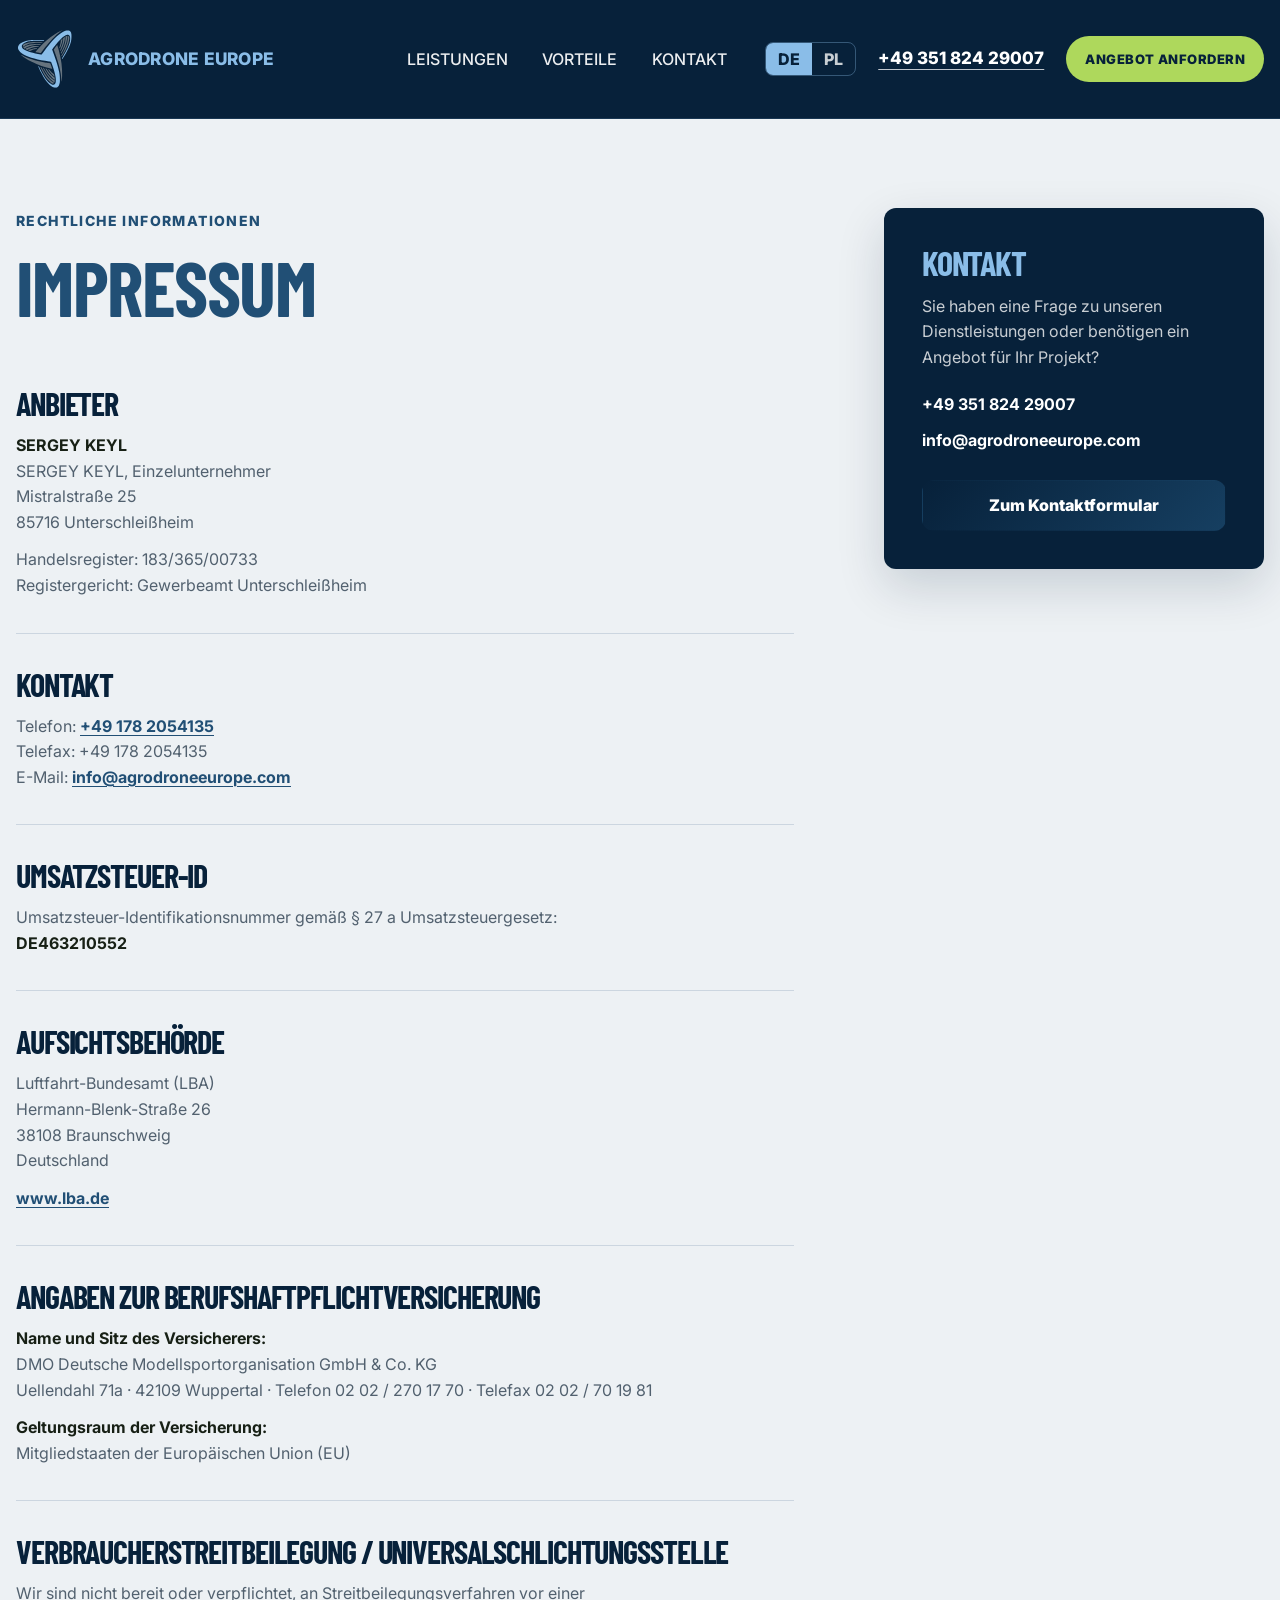
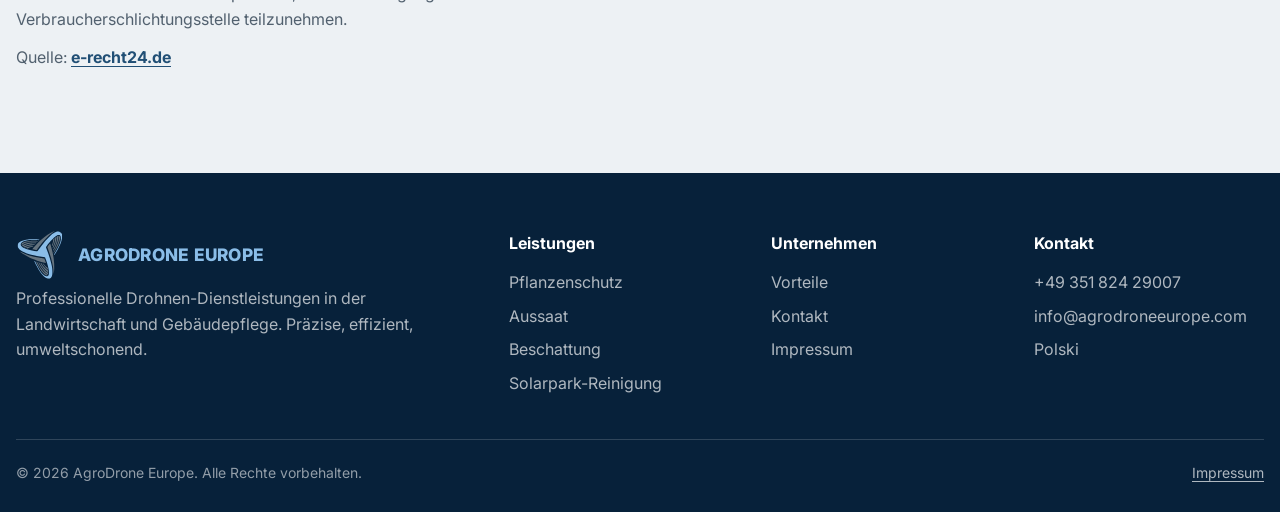
==== impressum/index.html @ f83bb073 "Add German Impressum page" ====
<!doctype html>
<html lang="de">
  <head>
    <meta charset="utf-8" />
    <meta name="viewport" content="width=device-width, initial-scale=1" />
    <title>Impressum | AgroDrone Europe</title>
    <meta
      name="description"
      content="Impressum und rechtliche Anbieterinformationen von AgroDrone Europe."
    />
    <meta name="robots" content="index,follow" />
    <link rel="canonical" href="https://agrodroneeurope.com/impressum/" />
    <link rel="alternate" hreflang="de" href="https://agrodroneeurope.com/impressum/" />
    <link rel="alternate" hreflang="x-default" href="https://agrodroneeurope.com/impressum/" />

    <meta property="og:title" content="Impressum | AgroDrone Europe" />
    <meta
      property="og:description"
      content="Impressum und rechtliche Anbieterinformationen von AgroDrone Europe."
    />
    <meta property="og:type" content="website" />
    <meta property="og:url" content="https://agrodroneeurope.com/impressum/" />

    <link rel="apple-touch-icon" sizes="180x180" href="/apple-touch-icon_de.png" />
    <link rel="icon" type="image/svg+xml" href="/favicon_de.svg" />
    <link rel="icon" type="image/png" sizes="32x32" href="/favicon-32x32_de.png" />
    <link rel="icon" type="image/png" sizes="16x16" href="/favicon-16x16_de.png" />
    <link rel="manifest" href="/site.webmanifest" />

    <link rel="preload" href="/assets/logo-mark-blue.svg" as="image" />
    <link rel="preconnect" href="https://fonts.googleapis.com" />
    <link rel="preconnect" href="https://fonts.gstatic.com" crossorigin />
    <link
      href="https://fonts.googleapis.com/css2?family=Barlow+Condensed:wght@600;700&family=Inter:wght@400;500;600;700;800&display=swap"
      rel="stylesheet"
    />
    <link rel="stylesheet" href="/style_de.css" />

    <style>
      .legal-page {
        padding: calc(var(--header) + clamp(48px, 7vw, 96px)) 0 clamp(72px, 8vw, 120px);
        background: #edf1f4;
      }

      .legal-page__inner {
        display: grid;
        grid-template-columns: minmax(0, 1fr) minmax(280px, 380px);
        gap: clamp(40px, 7vw, 100px);
        align-items: start;
      }

      .legal-page__content {
        min-width: 0;
      }

      .legal-page__eyebrow {
        display: inline-block;
        margin-bottom: 18px;
        color: #214f75;
        font-size: 14px;
        font-weight: 800;
        letter-spacing: 0.1em;
        text-transform: uppercase;
      }

      .legal-page h1 {
        max-width: 900px;
        margin: 0 0 clamp(42px, 5vw, 68px);
        color: #214f75;
        font-family: "Barlow Condensed", "Arial Narrow", sans-serif;
        font-size: clamp(54px, 6vw, 92px);
        font-weight: 700;
        line-height: 0.95;
        letter-spacing: -0.02em;
        text-transform: uppercase;
      }

      .legal-section {
        padding: 0 0 34px;
        margin: 0 0 34px;
        border-bottom: 1px solid rgba(33, 79, 117, 0.16);
      }

      .legal-section:last-child {
        padding-bottom: 0;
        margin-bottom: 0;
        border-bottom: 0;
      }

      .legal-section h2 {
        margin: 0 0 14px;
        color: #07213a;
        font-family: "Barlow Condensed", "Arial Narrow", sans-serif;
        font-size: clamp(28px, 2.5vw, 38px);
        font-weight: 700;
        line-height: 1;
        text-transform: uppercase;
      }

      .legal-section p {
        max-width: 820px;
        margin: 0 0 12px;
        color: #52616f;
        font-size: clamp(16px, 1.2vw, 18px);
      }

      .legal-section p:last-child {
        margin-bottom: 0;
      }

      .legal-section strong {
        color: #172015;
      }

      .legal-section a {
        color: #214f75;
        font-weight: 700;
        text-decoration: underline;
        text-decoration-thickness: 1px;
        text-underline-offset: 3px;
      }

      .legal-section a:hover,
      .legal-section a:focus-visible {
        color: #07213a;
      }

      .legal-card {
        position: sticky;
        top: calc(var(--header) + 32px);
        padding: clamp(26px, 3vw, 38px);
        color: #fff;
        background: #07213a;
        border-radius: 12px;
        box-shadow: 0 18px 48px rgba(7, 33, 58, 0.16);
      }

      .legal-card h2 {
        margin: 0 0 14px;
        color: #8abde8;
        font-family: "Barlow Condensed", "Arial Narrow", sans-serif;
        font-size: 34px;
        line-height: 1;
        text-transform: uppercase;
      }

      .legal-card p {
        margin: 0 0 22px;
        color: rgba(255, 255, 255, 0.78);
      }

      .legal-card a:not(.btn) {
        display: block;
        margin-top: 10px;
        color: #fff;
        font-weight: 700;
        overflow-wrap: anywhere;
      }

      .legal-card .btn {
        width: 100%;
        margin-top: 26px;
        text-align: center;
      }

      .footer-bottom {
        display: flex;
        flex-wrap: wrap;
        justify-content: space-between;
        gap: 10px 24px;
      }

      .footer-legal-link {
        text-decoration: underline;
        text-underline-offset: 3px;
      }

      @media (max-width: 960px) {
        .legal-page__inner {
          grid-template-columns: 1fr;
        }

        .legal-card {
          position: static;
          max-width: 640px;
        }
      }

      @media (max-width: 680px) {
        .legal-page {
          padding-top: calc(var(--header) + 38px);
        }

        .legal-page h1 {
          margin-bottom: 38px;
        }

        .legal-section {
          padding-bottom: 26px;
          margin-bottom: 26px;
        }
      }
    </style>
  </head>

  <body>
    <header class="site-header">
      <div class="container header-inner">
        <a class="logo" href="/" aria-label="AgroDrone Europe Startseite">
          <img
            class="logo-mark"
            src="/assets/logo-mark-blue.svg"
            alt=""
            width="58"
            height="58"
          />
          <span class="logo-name">AgroDrone Europe</span>
        </a>

        <nav class="desktop-nav" aria-label="Hauptnavigation">
          <a href="/#leistungen">Leistungen</a>
          <a href="/#vorteile">Vorteile</a>
          <a href="/#kontakt">Kontakt</a>
        </nav>

        <div class="header-actions">
          <div class="lang" aria-label="Sprachauswahl">
            <span class="active" aria-current="page">DE</span>
            <a href="/pl/" lang="pl">PL</a>
          </div>

          <a class="phone" href="tel:+4935182429007">+49 351 824 29007</a>
          <a class="btn btn-header" href="/#kontakt">Angebot anfordern</a>
        </div>

        <button
          class="menu-toggle"
          type="button"
          data-menu-toggle
          aria-expanded="false"
          aria-controls="mobile-nav"
        >
          <span class="menu-toggle-icon" aria-hidden="true"></span>
          <span class="sr-only">Menü</span>
        </button>
      </div>

      <nav
        id="mobile-nav"
        class="container mobile-nav"
        data-mobile-nav
        aria-label="Mobile Navigation"
      >
        <a href="/#leistungen">Leistungen</a>
        <a href="/#vorteile">Vorteile</a>
        <a href="/#kontakt">Kontakt</a>
        <a href="/pl/" lang="pl">Polski</a>
        <a class="mobile-phone" href="tel:+4935182429007">+49 351 824 29007</a>
      </nav>
    </header>

    <main class="legal-page">
      <div class="container legal-page__inner">
        <article class="legal-page__content">
          <span class="legal-page__eyebrow">Rechtliche Informationen</span>
          <h1>Impressum</h1>

          <section class="legal-section" aria-labelledby="anbieter-title">
            <h2 id="anbieter-title">Anbieter</h2>
            <p>
              <strong>SERGEY KEYL</strong><br />
              SERGEY KEYL, Einzelunternehmer<br />
              Mistralstraße 25<br />
              85716 Unterschleißheim
            </p>
            <p>
              Handelsregister: 183/365/00733<br />
              Registergericht: Gewerbeamt Unterschleißheim
            </p>
          </section>

          <section class="legal-section" aria-labelledby="kontakt-title">
            <h2 id="kontakt-title">Kontakt</h2>
            <p>
              Telefon: <a href="tel:+491782054135">+49 178 2054135</a><br />
              Telefax: +49 178 2054135<br />
              E-Mail:
              <a href="mailto:info@agrodroneeurope.com">info@agrodroneeurope.com</a>
            </p>
          </section>

          <section class="legal-section" aria-labelledby="ust-title">
            <h2 id="ust-title">Umsatzsteuer-ID</h2>
            <p>
              Umsatzsteuer-Identifikationsnummer gemäß § 27 a Umsatzsteuergesetz:<br />
              <strong>DE463210552</strong>
            </p>
          </section>

          <section class="legal-section" aria-labelledby="aufsicht-title">
            <h2 id="aufsicht-title">Aufsichtsbehörde</h2>
            <p>
              Luftfahrt-Bundesamt (LBA)<br />
              Hermann-Blenk-Straße 26<br />
              38108 Braunschweig<br />
              Deutschland
            </p>
            <p>
              <a href="https://www.lba.de" target="_blank" rel="noopener noreferrer">www.lba.de</a>
            </p>
          </section>

          <section class="legal-section" aria-labelledby="versicherung-title">
            <h2 id="versicherung-title">Angaben zur Berufshaftpflichtversicherung</h2>
            <p>
              <strong>Name und Sitz des Versicherers:</strong><br />
              DMO Deutsche Modellsportorganisation GmbH &amp; Co. KG<br />
              Uellendahl 71a · 42109 Wuppertal · Telefon 02 02 / 270 17 70 · Telefax 02 02 / 70 19 81
            </p>
            <p>
              <strong>Geltungsraum der Versicherung:</strong><br />
              Mitgliedstaaten der Europäischen Union (EU)
            </p>
          </section>

          <section class="legal-section" aria-labelledby="streit-title">
            <h2 id="streit-title">Verbraucherstreitbeilegung / Universalschlichtungsstelle</h2>
            <p>
              Wir sind nicht bereit oder verpflichtet, an Streitbeilegungsverfahren vor einer
              Verbraucherschlichtungsstelle teilzunehmen.
            </p>
            <p>
              Quelle:
              <a href="https://www.e-recht24.de" target="_blank" rel="noopener noreferrer">e-recht24.de</a>
            </p>
          </section>
        </article>

        <aside class="legal-card" aria-label="Kontakt AgroDrone Europe">
          <h2>Kontakt</h2>
          <p>
            Sie haben eine Frage zu unseren Dienstleistungen oder benötigen ein Angebot für Ihr Projekt?
          </p>
          <a href="tel:+4935182429007">+49 351 824 29007</a>
          <a href="mailto:info@agrodroneeurope.com">info@agrodroneeurope.com</a>
          <a class="btn btn-primary" href="/#kontakt">Zum Kontaktformular</a>
        </aside>
      </div>
    </main>

    <footer class="site-footer">
      <div class="container">
        <div class="footer-grid">
          <div>
            <a class="logo" href="/">
              <img
                src="/assets/logo-mark-blue.svg"
                alt="AgroDrone Europe"
                width="48"
                height="48"
              />
              <span class="logo-name">AgroDrone Europe</span>
            </a>
            <p>
              Professionelle Drohnen-Dienstleistungen in der Landwirtschaft und
              Gebäudepflege. Präzise, effizient, umweltschonend.
            </p>
          </div>

          <div>
            <h4>Leistungen</h4>
            <ul>
              <li><a href="/#leistungen">Pflanzenschutz</a></li>
              <li><a href="/#leistungen">Aussaat</a></li>
              <li><a href="/#leistungen">Beschattung</a></li>
              <li><a href="/#leistungen">Solarpark-Reinigung</a></li>
            </ul>
          </div>

          <div>
            <h4>Unternehmen</h4>
            <ul>
              <li><a href="/#vorteile">Vorteile</a></li>
              <li><a href="/#kontakt">Kontakt</a></li>
              <li><a href="/impressum/" aria-current="page">Impressum</a></li>
            </ul>
          </div>

          <div>
            <h4>Kontakt</h4>
            <ul>
              <li><a href="tel:+4935182429007">+49 351 824 29007</a></li>
              <li><a href="mailto:info@agrodroneeurope.com">info@agrodroneeurope.com</a></li>
              <li><a href="/pl/">Polski</a></li>
            </ul>
          </div>
        </div>

        <div class="footer-bottom">
          <span>© 2026 AgroDrone Europe. Alle Rechte vorbehalten.</span>
          <a class="footer-legal-link" href="/impressum/" aria-current="page">Impressum</a>
        </div>
      </div>
    </footer>

    <script src="/script.js" defer></script>
  </body>
</html>
---- style_de.css ----
:root {
  --bg: #f7f8f4;
  --surface: #fff;
  --surface-2: #eef3e7;
  --text: #172015;
  --muted: #5f6b5b;
  --navy: #07213a;
  --navy-rgb: 7, 33, 58;
  --blue: #8abde8;
  --primary: #07213a;
  --primary-2: #04182b;
  --accent: #aed85c;
  --border: #dfe7d8;
  --danger: #ef4444;
  --shadow: 0 18px 50px rgba(7, 33, 58, 0.14);
  --radius: 22px;
  --max: 1440px;
  --header: 118px;
}

* {
  box-sizing: border-box;
}

html {
  scroll-behavior: smooth;
}

body {
  margin: 0;
  font-family:
    Inter,
    ui-sans-serif,
    system-ui,
    -apple-system,
    BlinkMacSystemFont,
    "Segoe UI",
    sans-serif;
  color: var(--text);
  background: var(--bg);
  line-height: 1.6;
  overflow-x: hidden;
}

img,
video {
  display: block;
  max-width: 100%;
}

a {
  color: inherit;
  text-decoration: none;
}

button,
input,
select,
textarea {
  font: inherit;
}

.container {
  width: min(100% - 32px, var(--max));
  margin-inline: auto;
}

/* Header */

.site-header {
  position: fixed;
  inset: 0 0 auto;
  z-index: 50;
  background: var(--navy);
  border-bottom: 1px solid rgba(138, 189, 232, 0.14);
}

.header-inner {
  min-height: var(--header);
  display: flex;
  align-items: center;
  justify-content: space-between;
  gap: clamp(24px, 3vw, 56px);
}

.logo {
  display: inline-flex;
  flex: 0 0 auto;
  align-items: center;
  gap: 14px;
  min-width: 0;
}

.logo-mark {
  display: block;
  width: 58px;
  height: 58px;
  max-width: 100%;
  object-fit: contain;
  flex: 0 0 auto;
}

.logo-name {
  color: var(--blue);
  font-size: clamp(17px, 1.35vw, 24px);
  font-weight: 800;
  line-height: 1;
  letter-spacing: 0.015em;
  text-transform: uppercase;
  white-space: nowrap;
}

.desktop-nav,
.header-actions {
  display: flex;
  align-items: center;
}

.desktop-nav {
  gap: clamp(24px, 2.7vw, 48px);
  margin-left: auto;
}

.desktop-nav a {
  position: relative;
  color: rgba(255, 255, 255, 0.92);
  font-size: 16px;
  font-weight: 500;
  line-height: 1;
  text-transform: uppercase;
  transition: color 180ms ease;
}

.desktop-nav a::after {
  content: "";
  position: absolute;
  right: 0;
  bottom: -9px;
  left: 0;
  height: 1px;
  background: var(--blue);
  transform: scaleX(0);
  transform-origin: right;
  transition: transform 220ms ease;
}

.desktop-nav a:hover,
.desktop-nav a:focus-visible {
  color: var(--blue);
}

.desktop-nav a:hover::after,
.desktop-nav a:focus-visible::after {
  transform: scaleX(1);
  transform-origin: left;
}

.header-actions {
  gap: 22px;
}

.phone {
  color: #fff;
  font-size: 17px;
  font-weight: 800;
  line-height: 1;
  white-space: nowrap;
  text-decoration: underline;
  text-decoration-color: rgba(255, 255, 255, 0.75);
  text-decoration-thickness: 1px;
  text-underline-offset: 5px;
  transition: color 180ms ease;
}

.phone:hover,
.phone:focus-visible {
  color: var(--blue);
}

.lang {
  display: inline-flex;
  overflow: hidden;
  background: transparent;
  border: 1px solid rgba(138, 189, 232, 0.35);
  border-radius: 8px;
}

.lang a,
.lang span {
  padding: 8px 12px;
  color: rgba(255, 255, 255, 0.78);
  font-size: 16px;
  font-weight: 800;
  line-height: 1;
}

.lang .active {
  color: var(--navy);
  background: var(--blue);
}

.menu-toggle {
  display: none;
  position: relative;
  width: 48px;
  height: 48px;
  padding: 0;
  border: 1px solid rgba(138, 189, 232, 0.35);
  border-radius: 10px;
  background: transparent;
  color: #fff;
  cursor: pointer;
}

.menu-toggle-icon,
.menu-toggle-icon::before,
.menu-toggle-icon::after {
  position: absolute;
  left: 50%;
  width: 22px;
  height: 2px;
  background: currentColor;
  border-radius: 999px;
  transform: translateX(-50%);
  transition: transform 200ms ease, opacity 200ms ease;
}

.menu-toggle-icon {
  top: 50%;
  transform: translate(-50%, -50%);
}

.menu-toggle-icon::before,
.menu-toggle-icon::after {
  content: "";
}

.menu-toggle-icon::before {
  top: -7px;
}

.menu-toggle-icon::after {
  top: 7px;
}

.menu-toggle[aria-expanded="true"] .menu-toggle-icon {
  background: transparent;
}

.menu-toggle[aria-expanded="true"] .menu-toggle-icon::before {
  top: 0;
  transform: translateX(-50%) rotate(45deg);
}

.menu-toggle[aria-expanded="true"] .menu-toggle-icon::after {
  top: 0;
  transform: translateX(-50%) rotate(-45deg);
}

.mobile-nav {
  display: none;
  padding-block: 10px 22px;
  border-top: 1px solid rgba(138, 189, 232, 0.18);
}

.mobile-nav a {
  display: block;
  padding-block: 11px;
  color: rgba(255, 255, 255, 0.88);
  font-weight: 700;
}

.mobile-nav a:hover,
.mobile-nav a:focus-visible {
  color: var(--blue);
}

.mobile-phone {
  margin-top: 8px;
  color: var(--blue) !important;
  text-decoration: underline;
  text-underline-offset: 4px;
}

/* Buttons */

.btn {
  display: inline-flex;
  align-items: center;
  justify-content: center;
  gap: 10px;
  min-height: 46px;
  padding: 12px 20px;
  border: 1px solid transparent;
  border-radius: 12px;
  font-weight: 850;
  transition:
    transform 0.2s ease,
    opacity 0.2s ease,
    color 0.2s ease,
    background 0.2s ease;
}

.btn:hover {
  transform: translateY(-1px);
}

.btn-primary {
  color: #fff;
  background: linear-gradient(135deg, var(--primary), #163f61);
}

.btn-ghost {
  color: #fff;
  background: rgba(255, 255, 255, 0.12);
  border-color: rgba(255, 255, 255, 0.35);
}

.btn-header {
  min-height: 44px;
  padding-inline: 18px;
  color: var(--navy);
  background: var(--accent);
  border-radius: 999px;
  font-size: 13px;
  text-transform: uppercase;
  letter-spacing: 0.035em;
}

.btn-header:hover,
.btn-header:focus-visible {
  color: var(--navy);
  background: #bce66a;
}

/* Hero */

.hero {
  position: relative;
  min-height: 100svh;
  display: grid;
  place-items: center;
  overflow: hidden;
  padding:
    calc(var(--header) + clamp(70px, 8vh, 120px))
    0
    clamp(70px, 10vh, 120px);
  color: #fff;
  background: var(--navy);
}

.hero-media,
.hero-media video,
.hero-media img,
.hero-overlay {
  position: absolute;
  inset: 0;
  width: 100%;
  height: 100%;
}

.hero-media video,
.hero-media img {
  object-fit: cover;
  object-position: center;
}

.hero-overlay {
  background:
    linear-gradient(
      180deg,
      rgba(var(--navy-rgb), 0.05) 0%,
      rgba(var(--navy-rgb), 0.18) 34%,
      rgba(var(--navy-rgb), 0.72) 100%
    ),
    linear-gradient(
      90deg,
      rgba(var(--navy-rgb), 0.16),
      rgba(var(--navy-rgb), 0.08)
    );
}

.hero-content {
  position: relative;
  z-index: 1;
  width: min(100%, 1240px);
  max-width: none;
  margin-inline: auto;
  text-align: center;
}

.hero h1 {
  max-width: 1120px;
  margin: 0 auto;
  color: #fff;
  font-family:
    "Barlow Condensed",
    "Arial Narrow",
    sans-serif;
  font-size: clamp(52px, 6.1vw, 102px);
  font-weight: 700;
  line-height: 0.92;
  letter-spacing: -0.025em;
  text-transform: uppercase;
  text-wrap: balance;
}

.hero h1 span {
  display: block;
  color: #fff;
}

.hero-lead {
  max-width: 900px;
  margin: clamp(28px, 3.5vw, 46px) auto 0;
  color: rgba(255, 255, 255, 0.94);
  font-size: clamp(17px, 1.55vw, 25px);
  font-weight: 400;
  line-height: 1.45;
  letter-spacing: 0.015em;
  text-wrap: balance;
}

.hero-buttons {
  display: flex;
  flex-wrap: wrap;
  justify-content: center;
  gap: clamp(18px, 5vw, 96px);
  margin-top: clamp(34px, 4vw, 54px);
}

.hero-cta {
  min-width: min(100%, 346px);
  min-height: 66px;
  padding: 16px 34px;
  color: var(--navy);
  background: var(--accent);
  border: 0;
  border-radius: 999px;
  box-shadow: none;
  font-size: clamp(17px, 1.4vw, 23px);
  font-weight: 800;
  line-height: 1;
  letter-spacing: 0.035em;
  text-transform: uppercase;
}

.hero-cta:hover,
.hero-cta:focus-visible {
  color: var(--navy);
  background: #bce66a;
  transform: translateY(-2px);
}

.hero-cta:active {
  transform: translateY(0);
}

/* Typography and sections */

.eyebrow {
  display: inline-block;
  margin: 0 0 12px;
  color: var(--primary);
  text-transform: uppercase;
  letter-spacing: 0.12em;
  font-size: 13px;
  font-weight: 900;
}

h1,
h2,
h3,
p {
  margin-top: 0;
}

h1 {
  margin-bottom: 22px;
  font-size: clamp(42px, 7vw, 82px);
  line-height: 0.98;
  letter-spacing: -0.05em;
}

h1 span {
  display: block;
  color: var(--accent);
}

h2 {
  margin-bottom: 18px;
  font-size: clamp(32px, 4.5vw, 54px);
  line-height: 1.05;
  letter-spacing: -0.035em;
}

h3 {
  margin-bottom: 10px;
  font-size: 22px;
  line-height: 1.2;
}

.lead {
  max-width: 650px;
  color: rgba(255, 255, 255, 0.82);
  font-size: clamp(18px, 2vw, 22px);
}

.section {
  padding: 96px 0;
}

.section-muted {
  background: var(--surface-2);
}

.section-dark {
  color: #fff;
  background: var(--text);
}

.section-primary {
  color: #fff;
  background: var(--primary);
}

.section-head {
  max-width: 780px;
  margin: 0 auto 46px;
  text-align: center;
}

.section-head p {
  color: var(--muted);
  font-size: 18px;
}

.section-dark .section-head p,
.section-primary p {
  color: rgba(255, 255, 255, 0.76);
}

/* Grids and cards */

.grid {
  display: grid;
  gap: 24px;
}

.grid-2 {
  grid-template-columns: repeat(2, minmax(0, 1fr));
}

.grid-3 {
  grid-template-columns: repeat(3, minmax(0, 1fr));
}

.grid-4 {
  grid-template-columns: repeat(4, minmax(0, 1fr));
}

.card {
  overflow: hidden;
  background: var(--surface);
  border: 1px solid var(--border);
  border-radius: var(--radius);
  box-shadow: 0 4px 20px rgba(23, 32, 21, 0.04);
}

.service-card {
  transition:
    transform 0.25s ease,
    box-shadow 0.25s ease;
}

.service-card:hover {
  transform: translateY(-4px);
  box-shadow: var(--shadow);
}

.service-media {
  position: relative;
  height: 260px;
  overflow: hidden;
}

.service-media img {
  width: 100%;
  height: 100%;
  object-fit: cover;
  transition: transform 0.5s ease;
}

.service-card:hover .service-media img {
  transform: scale(1.04);
}

.service-media::after {
  content: "";
  position: absolute;
  inset: 0;
  background: linear-gradient(to top, rgba(0, 0, 0, 0.65), transparent);
}

.service-media h3 {
  position: absolute;
  right: 24px;
  bottom: 18px;
  left: 24px;
  z-index: 1;
  color: #fff;
  font-size: 28px;
}

.card-body {
  padding: 24px;
}

.tags {
  display: flex;
  flex-wrap: wrap;
  gap: 8px;
  margin-top: 16px;
}

.tag {
  display: inline-flex;
  padding: 6px 10px;
  color: var(--primary);
  background: var(--surface-2);
  border-radius: 999px;
  font-size: 12px;
  font-weight: 800;
}

.benefit {
  padding: 26px;
}

.icon {
  width: 48px;
  height: 48px;
  display: grid;
  place-items: center;
  margin-bottom: 18px;
  color: #fff;
  background: linear-gradient(135deg, var(--primary), #163f61);
  border-radius: 14px;
  font-size: 23px;
}

/* About */

.about-grid {
  display: grid;
  grid-template-columns: 1.08fr 0.92fr;
  gap: 48px;
  align-items: start;
}

.check-list {
  display: grid;
  grid-template-columns: repeat(2, minmax(0, 1fr));
  gap: 12px;
  margin-top: 28px;
}

.check-list span {
  display: flex;
  gap: 10px;
  align-items: flex-start;
}

.check-list span::before {
  content: "✓";
  color: var(--accent);
  font-weight: 900;
}

.stats-card {
  padding: 30px;
  background: rgba(255, 255, 255, 0.1);
  border: 1px solid rgba(255, 255, 255, 0.2);
  border-radius: var(--radius);
}

.stats-card strong {
  display: block;
  color: #fff;
  font-size: 46px;
  line-height: 1;
}

.stats-card span {
  color: rgba(255, 255, 255, 0.72);
}

.map-card {
  margin-top: 20px;
  overflow: hidden;
  background: rgba(255, 255, 255, 0.06);
  border: 1px solid rgba(255, 255, 255, 0.2);
  border-radius: var(--radius);
}

.problem {
  padding: 24px;
  background: rgba(255, 255, 255, 0.05);
  border: 1px solid rgba(255, 255, 255, 0.16);
  border-radius: var(--radius);
}

.problem .icon {
  color: #f87171;
  background: rgba(239, 68, 68, 0.16);
}

/* Contact */

.contact-grid {
  display: grid;
  grid-template-columns: 0.9fr 1.1fr;
  gap: 48px;
}

.contact-item {
  display: flex;
  gap: 16px;
  align-items: flex-start;
  margin-bottom: 20px;
}

.contact-item .icon {
  flex: 0 0 auto;
  margin: 0;
  color: var(--primary);
  background: var(--surface-2);
}

.form {
  padding: 28px;
}

.form-row {
  display: grid;
  grid-template-columns: repeat(2, minmax(0, 1fr));
  gap: 14px;
}

.field {
  margin-bottom: 15px;
}

.field label {
  display: block;
  margin-bottom: 7px;
  font-size: 14px;
  font-weight: 800;
}

.field input,
.field select,
.field textarea {
  width: 100%;
  padding: 12px 14px;
  color: var(--text);
  background: #fff;
  border: 1px solid var(--border);
  border-radius: 12px;
}

.field textarea {
  min-height: 120px;
  resize: vertical;
}

.form-note {
  color: var(--muted);
  font-size: 13px;
}

/* Footer */

.site-footer {
  padding: 58px 0 28px;
  color: #fff;
  background: var(--navy);
}

.site-footer .logo img {
  border-radius: 8px;
}

.footer-grid {
  display: grid;
  grid-template-columns: 2fr 1fr 1fr 1fr;
  gap: 32px;
}

.footer p,
.footer a,
.site-footer p,
.site-footer a {
  color: rgba(255, 255, 255, 0.68);
}

.footer a:hover,
.site-footer a:hover {
  color: var(--blue);
}

.site-footer h4 {
  margin: 0 0 14px;
}

.site-footer ul {
  padding: 0;
  margin: 0;
  list-style: none;
}

.site-footer li {
  margin: 8px 0;
}

.footer-bottom {
  margin-top: 34px;
  padding-top: 22px;
  color: rgba(255, 255, 255, 0.56);
  border-top: 1px solid rgba(255, 255, 255, 0.16);
  font-size: 14px;
}

.sr-only {
  position: absolute;
  width: 1px;
  height: 1px;
  padding: 0;
  margin: -1px;
  overflow: hidden;
  clip: rect(0, 0, 0, 0);
  white-space: nowrap;
  border: 0;
}

/* Responsive */

@media (max-width: 1180px) {
  :root {
    --header: 92px;
  }

  .desktop-nav {
    gap: 22px;
  }

  .header-actions {
    gap: 14px;
  }

  .btn-header,
  .lang {
    display: none;
  }

  .logo-mark {
    width: 50px;
    height: 50px;
  }
}

@media (max-width: 960px) {
  :root {
    --header: 82px;
  }

  .desktop-nav,
  .header-actions {
    display: none;
  }

  .menu-toggle {
    display: inline-grid;
    place-items: center;
    flex: 0 0 auto;
  }

  .mobile-nav.is-open {
    display: block;
  }

  .grid-3,
  .grid-4 {
    grid-template-columns: repeat(2, minmax(0, 1fr));
  }

  .about-grid,
  .contact-grid {
    grid-template-columns: 1fr;
  }

  .hero {
    min-height: 100svh;
    padding-top: calc(var(--header) + 72px);
  }

  .hero-content {
    margin-inline: auto;
  }

  .hero h1 {
    max-width: 820px;
  }

  .hero-lead {
    max-width: 700px;
  }

  .footer-grid {
    grid-template-columns: 1fr 1fr;
  }
}

@media (max-width: 640px) {
  :root {
    --header: 72px;
  }

  .header-inner {
    gap: 14px;
  }

  .logo {
    gap: 9px;
  }

  .logo-mark {
    width: 42px;
    height: 42px;
  }

  .logo-name {
    max-width: 180px;
    font-size: 15px;
    white-space: normal;
  }

  .menu-toggle {
    width: 44px;
    height: 44px;
  }

  .section {
    padding: 70px 0;
  }

  .grid-2,
  .grid-3,
  .grid-4,
  .check-list,
  .form-row {
    grid-template-columns: 1fr;
  }

  .hero {
    min-height: 100svh;
    padding:
      calc(var(--header) + 54px)
      0
      54px;
  }

  .hero-media video,
  .hero-media img {
    object-position: 58% center;
  }

  .hero-overlay {
    background:
      linear-gradient(
        180deg,
        rgba(var(--navy-rgb), 0.24) 0%,
        rgba(var(--navy-rgb), 0.44) 42%,
        rgba(var(--navy-rgb), 0.9) 100%
      );
  }

  .hero h1 {
    font-size: clamp(45px, 14vw, 68px);
    line-height: 0.93;
  }

  .hero-lead {
    margin-top: 24px;
    font-size: 16px;
    line-height: 1.5;
  }

  .hero-buttons {
    display: grid;
    gap: 12px;
    margin-top: 30px;
  }

  .hero-cta {
    width: 100%;
    min-width: 0;
    min-height: 56px;
    padding-inline: 20px;
    font-size: 16px;
  }

  .service-media {
    height: 220px;
  }

  .footer-grid {
    grid-template-columns: 1fr;
  }

  .stats-card strong {
    font-size: 36px;
  }
}

@media (prefers-reduced-motion: reduce) {
  html {
    scroll-behavior: auto;
  }

  .desktop-nav a::after,
  .menu-toggle-icon,
  .menu-toggle-icon::before,
  .menu-toggle-icon::after,
  .hero-cta,
  .service-card,
  .service-media img {
    transition: none;
  }
}


/* Numbers */

.numbers-section {
  --numbers-bg: #edf1f4;
  --numbers-heading: #214f75;
  --numbers-text: #06213c;
  --numbers-border: #c5d1da;
  --numbers-card-bg: rgba(255, 255, 255, 0.22);
  --numbers-card-hover-bg: rgba(255, 255, 255, 0.72);
  --numbers-hover-border: #7fa1bc;

  padding: clamp(72px, 7vw, 118px) 0;
  overflow: hidden;
  background: var(--numbers-bg);
}

.numbers-title {
  max-width: 1620px;
  margin: 0 auto clamp(54px, 5vw, 88px);
  color: var(--numbers-heading);
  font-family:
    "Barlow Condensed",
    "Arial Narrow",
    sans-serif;
  font-size: clamp(40px, 4.25vw, 72px);
  font-weight: 700;
  line-height: 1;
  letter-spacing: -0.015em;
  text-align: center;
  text-transform: uppercase;
  text-wrap: balance;
}

.numbers-grid {
  display: grid;
  grid-template-columns: repeat(4, minmax(0, 1fr));
  gap: clamp(20px, 2.5vw, 48px);
}

.number-card {
  position: relative;
  isolation: isolate;
  min-height: 248px;
  display: flex;
  flex-direction: column;
  align-items: center;
  justify-content: center;
  padding: 32px 22px;
  overflow: hidden;
  color: var(--numbers-text);
  background: var(--numbers-card-bg);
  border: 3px solid var(--numbers-border);
  border-radius: 44px;
  text-align: center;
  transform: translateZ(0);
  transition:
    transform 280ms cubic-bezier(0.22, 1, 0.36, 1),
    border-color 280ms ease,
    background-color 280ms ease,
    box-shadow 280ms ease;
}

/*
 * Decorative highlight.
 * It is static by default and only becomes visible on hover.
 */
.number-card::before {
  content: "";
  position: absolute;
  z-index: -1;
  top: -45%;
  left: 50%;
  width: 85%;
  aspect-ratio: 1;
  border-radius: 50%;
  background: radial-gradient(
    circle,
    rgba(89, 142, 182, 0.18) 0%,
    rgba(89, 142, 182, 0) 70%
  );
  opacity: 0;
  pointer-events: none;
  transform: translate3d(-50%, 18px, 0) scale(0.82);
  transition:
    opacity 320ms ease,
    transform 420ms cubic-bezier(0.22, 1, 0.36, 1);
}

.number-value {
  display: flex;
  align-items: baseline;
  justify-content: center;
  gap: 10px;
  margin: 0 0 18px;
  font-family:
    "Barlow Condensed",
    "Arial Narrow",
    sans-serif;
  font-weight: 700;
  line-height: 0.9;
  white-space: nowrap;
  transition: transform 280ms cubic-bezier(0.22, 1, 0.36, 1);
}

.number-value-inline {
  gap: 14px;
}

.number-main {
  font-size: clamp(64px, 5vw, 96px);
  letter-spacing: -0.025em;
}

.number-unit {
  font-size: clamp(50px, 4vw, 78px);
}

.number-prefix {
  font-size: clamp(26px, 2vw, 42px);
  text-transform: uppercase;
}

.number-label {
  margin: 0;
  color: #0b2743;
  font-size: clamp(16px, 1.15vw, 22px);
  font-weight: 800;
  line-height: 1.35;
  text-transform: uppercase;
  transition:
    transform 280ms cubic-bezier(0.22, 1, 0.36, 1),
    opacity 280ms ease;
}

/* Entrance animation */

.js [data-reveal] .number-card {
  opacity: 0;
  transform: translate3d(0, 30px, 0) scale(0.985);
}

.js [data-reveal].is-visible .number-card {
  opacity: 1;
  transform: translate3d(0, 0, 0) scale(1);
  transition:
    opacity 560ms ease,
    transform 620ms cubic-bezier(0.22, 1, 0.36, 1),
    border-color 280ms ease,
    background-color 280ms ease,
    box-shadow 280ms ease;
}

.js [data-reveal].is-visible .number-card:nth-child(2) {
  transition-delay: 80ms;
}

.js [data-reveal].is-visible .number-card:nth-child(3) {
  transition-delay: 160ms;
}

.js [data-reveal].is-visible .number-card:nth-child(4) {
  transition-delay: 240ms;
}

/* Desktop/pointer hover only */

@media (hover: hover) and (pointer: fine) {
  .number-card:hover {
    background: var(--numbers-card-hover-bg);
    border-color: var(--numbers-hover-border);
    box-shadow:
      0 22px 50px rgba(33, 79, 117, 0.12),
      0 6px 18px rgba(6, 33, 60, 0.07);
    transform: translate3d(0, -8px, 0);
  }

  .number-card:hover::before {
    opacity: 1;
    transform: translate3d(-50%, 0, 0) scale(1);
  }

  .number-card:hover .number-value {
    transform: translate3d(0, -3px, 0);
  }

  .number-card:hover .number-label {
    opacity: 0.88;
    transform: translate3d(0, 2px, 0);
  }
}

@media (max-width: 1100px) {
  .numbers-grid {
    grid-template-columns: repeat(2, minmax(0, 1fr));
  }

  .number-card {
    min-height: 220px;
  }
}

@media (max-width: 640px) {
  .numbers-section {
    padding: 64px 0;
  }

  .numbers-title {
    margin-bottom: 38px;
    font-size: clamp(38px, 11vw, 54px);
  }

  .numbers-grid {
    grid-template-columns: 1fr;
    gap: 16px;
  }

  .number-card {
    min-height: 190px;
    padding: 28px 18px;
    border-width: 2px;
    border-radius: 30px;
  }

  .number-main {
    font-size: clamp(60px, 18vw, 82px);
  }

  .number-unit {
    font-size: clamp(46px, 14vw, 64px);
  }

  .number-prefix {
    font-size: clamp(24px, 7vw, 32px);
  }

  .number-label {
    font-size: 16px;
  }

  /*
   * Shorter reveal distance on small screens.
   */
  .js [data-reveal] .number-card {
    transform: translate3d(0, 18px, 0) scale(0.99);
  }
}

/* Accessibility */

@media (prefers-reduced-motion: reduce) {
  .number-card,
  .number-card::before,
  .number-value,
  .number-label,
  .js [data-reveal] .number-card,
  .js [data-reveal].is-visible .number-card {
    opacity: 1;
    transform: none;
    transition: none;
  }
}

/* Industries cards */

.industries-section {
  padding: clamp(76px, 8vw, 128px) 0;
  background: #edf1f4;
}

.industries-title {
  max-width: 1500px;
  margin: 0 0 clamp(52px, 6vw, 96px);
  color: #214f75;
  font-family:
    "Barlow Condensed",
    "Arial Narrow",
    sans-serif;
  font-size: clamp(42px, 4.5vw, 74px);
  font-weight: 700;
  line-height: 1.02;
  letter-spacing: -0.018em;
  text-transform: uppercase;
  text-wrap: balance;
}

.industries-grid {
  display: grid;
  grid-template-columns: repeat(3, minmax(0, 1fr));
  gap: clamp(28px, 4vw, 64px) clamp(24px, 4vw, 64px);
}

.industry-card {
  --card-header-bg: #fff;
  --card-header-color: #214f75;

  position: relative;
  min-width: 0;
  overflow: hidden;
  background: #fff;
  border-radius: 10px;
  box-shadow: 0 14px 34px rgba(7, 33, 58, 0.08);
  isolation: isolate;
}

.industry-card--blue {
  --card-header-bg: #214f75;
  --card-header-color: #fff;
}

.industry-card--lime {
  --card-header-bg: #aed85c;
  --card-header-color: #214f75;
}

.industry-card--white {
  --card-header-bg: #fff;
  --card-header-color: #214f75;
}

.industry-card__header {
  min-height: 108px;
  display: flex;
  align-items: center;
  justify-content: space-between;
  gap: 24px;
  padding: 20px 24px;
  color: var(--card-header-color);
  background: var(--card-header-bg);
}

.industry-card__header h3 {
  margin: 0;
  color: inherit;
  font-family:
    "Barlow Condensed",
    "Arial Narrow",
    sans-serif;
  font-size: clamp(27px, 2vw, 38px);
  font-weight: 700;
  line-height: 0.95;
  letter-spacing: -0.01em;
  text-transform: uppercase;
}

.industry-card__icon {
  width: 64px;
  height: 64px;
  flex: 0 0 auto;
  overflow: visible;
  fill: none;
  stroke: currentColor;
  stroke-width: 2.6;
  stroke-linecap: round;
  stroke-linejoin: round;
}

.industry-card__icon path{
  outline-width: 1;
}

article:nth-of-type(3) .industry-card__icon rect,
article:nth-of-type(5) .industry-card__icon rect{
  stroke: none;
}

.industry-card__media {
  height: 310px;
  overflow: hidden;
  transition: height 420ms cubic-bezier(0.22, 1, 0.36, 1);
}

.industry-card__media img {
  width: 100%;
  height: 100%;
  object-fit: cover;
  transition:
    transform 600ms cubic-bezier(0.22, 1, 0.36, 1),
    filter 420ms ease;
}

.industry-card__content {
  display: grid;
  grid-template-rows: 0fr;
  padding: 0 24px;
  background: #fff;
  opacity: 0;
  transform: translateY(14px);
  transition:
    grid-template-rows 420ms cubic-bezier(0.22, 1, 0.36, 1),
    padding 420ms cubic-bezier(0.22, 1, 0.36, 1),
    opacity 260ms ease,
    transform 420ms cubic-bezier(0.22, 1, 0.36, 1);
}

.industry-card__content p {
  min-height: 0;
  overflow: hidden;
  margin: 0;
  color: #667482;
  font-size: clamp(14px, 1vw, 18px);
  font-weight: 800;
  line-height: 1.08;
  letter-spacing: 0.01em;
  text-transform: uppercase;
}

/*
 * Hover behavior is restricted to devices that have a real pointer.
 * This prevents sticky hover states on phones and tablets.
 */
@media (hover: hover) and (pointer: fine) {
  .industry-card:hover .industry-card__media,
  .industry-card:focus-within .industry-card__media {
    height: 176px;
  }

  .industry-card:hover .industry-card__media img,
  .industry-card:focus-within .industry-card__media img {
    transform: scale(1.035);
    filter: saturate(0.92);
  }

  .industry-card:hover .industry-card__content,
  .industry-card:focus-within .industry-card__content {
    grid-template-rows: 1fr;
    padding: 18px 24px 22px;
    opacity: 1;
    transform: translateY(0);
  }
}

/*
 * Touch devices:
 * description is visible immediately and the image starts in its
 * reduced-height state.
 */
@media (hover: none), (pointer: coarse) {
  .industry-card__media {
    height: 176px;
  }

  .industry-card__content {
    grid-template-rows: 1fr;
    padding: 18px 24px 22px;
    opacity: 1;
    transform: none;
  }
}

@media (max-width: 1100px) {
  .industries-grid {
    grid-template-columns: repeat(2, minmax(0, 1fr));
  }

  .industry-card__header {
    min-height: 96px;
  }
}

@media (max-width: 680px) {
  .industries-section {
    padding: 64px 0;
  }

  .industries-title {
    margin-bottom: 40px;
    font-size: clamp(38px, 11vw, 54px);
  }

  .industries-grid {
    grid-template-columns: 1fr;
    gap: 20px;
  }

  .industry-card__header {
    min-height: 92px;
    padding: 18px 20px;
  }

  .industry-card__header h3 {
    font-size: clamp(27px, 8vw, 34px);
  }

  .industry-card__icon {
    width: 52px;
    height: 52px;
  }

  .industry-card__media {
    height: 190px;
  }

  .industry-card__content {
    grid-template-rows: 1fr;
    padding: 18px 20px 22px;
    opacity: 1;
    transform: none;
  }

  .industry-card__content p {
    font-size: 14px;
    line-height: 1.15;
  }
}

@media (prefers-reduced-motion: reduce) {
  .industry-card__media,
  .industry-card__media img,
  .industry-card__content {
    transition: none;
  }
}

/* Services tabs */

.services-tabs-section {
  padding: clamp(78px, 8vw, 130px) 0;
  color: #fff;
  background: #07213a;
}

.services-tabs-title {
  max-width: 1180px;
  margin: 0 0 clamp(42px, 5vw, 76px);
  color: #fff;
  font-family:
    "Barlow Condensed",
    "Arial Narrow",
    sans-serif;
  font-size: clamp(38px, 3.8vw, 64px);
  font-weight: 700;
  line-height: 1.02;
  letter-spacing: -0.015em;
  text-transform: uppercase;
  text-wrap: balance;
}

.services-tabs-title span {
  color: #8ccc33;
}

.services-tabs-layout {
  display: grid;
  grid-template-columns: minmax(280px, 500px) minmax(0, 1fr);
  gap: clamp(18px, 2vw, 30px);
  align-items: stretch;
}

.services-tabs-nav {
  display: grid;
  grid-template-rows: repeat(4, minmax(0, 1fr));
  gap: 10px;
  min-width: 0;
}

.services-tab {
  position: relative;
  width: 100%;
  min-height: 132px;
  padding: 24px clamp(24px, 3vw, 44px);
  overflow: hidden;
  color: #fff;
  background: #1e496c;
  border: 1px solid transparent;
  border-radius: 10px;
  font-family:
    "Barlow Condensed",
    "Arial Narrow",
    sans-serif;
  font-size: clamp(25px, 2vw, 36px);
  font-weight: 700;
  line-height: 1.05;
  letter-spacing: 0;
  text-align: left;
  text-transform: uppercase;
  cursor: pointer;
  transition:
    border-color 180ms ease,
    background 180ms ease,
    transform 180ms ease;
}

.services-tab::before {
  content: "";
  position: absolute;
  inset: 0 auto 0 0;
  width: 7px;
  background: #8ccc33;
  transform: scaleY(0);
  transform-origin: center;
  transition: transform 180ms ease;
}

.services-tab:hover,
.services-tab:focus-visible {
  background: #24577f;
}

.services-tab:focus-visible {
  outline: 3px solid rgba(140, 204, 51, 0.45);
  outline-offset: 3px;
}

.services-tab.is-active {
  border-color: #8ccc33;
}

.services-tab.is-active::before {
  transform: scaleY(1);
}

.services-tabs-content {
  min-width: 0;
  height: clamp(500px, 38vw, 610px);
  overflow: hidden;
  color: #102941;
  background: #eef2f5;
  border-radius: 10px;
}

.services-tab-panel {
  width: 100%;
  height: 100%;
  overflow-y: auto;
  overscroll-behavior: contain;
  scrollbar-width: thin;
  scrollbar-color: #8ccc33 #dbe4d2;
}

.services-tab-panel[hidden] {
  display: none;
}

.services-tab-panel.is-active {
  display: block;
}

.services-tab-panel::-webkit-scrollbar {
  width: 10px;
}

.services-tab-panel::-webkit-scrollbar-track {
  background: #dbe4d2;
  border-radius: 999px;
}

.services-tab-panel::-webkit-scrollbar-thumb {
  background: #8ccc33;
  border: 2px solid #dbe4d2;
  border-radius: 999px;
}

.services-tab-panel::-webkit-scrollbar-thumb:hover {
  background: #79b629;
}

.services-tab-panel__inner {
  min-height: 100%;
  padding: clamp(28px, 3vw, 48px);
}

.services-tab-panel h3 {
  max-width: 930px;
  margin: 0 0 clamp(28px, 3vw, 48px);
  color: #102941;
  font-family:
    "Barlow Condensed",
    "Arial Narrow",
    sans-serif;
  font-size: clamp(29px, 2.6vw, 44px);
  font-weight: 700;
  line-height: 1.02;
  text-transform: uppercase;
  text-wrap: balance;
}

.services-tab-items {
  display: grid;
  gap: clamp(28px, 3vw, 48px);
}

.services-tab-item {
  display: grid;
  grid-template-columns: minmax(170px, 260px) minmax(0, 1fr);
  gap: clamp(22px, 2.5vw, 40px);
  align-items: start;
}

.services-tab-item img {
  width: 100%;
  aspect-ratio: 1.38 / 1;
  object-fit: cover;
  border-radius: 10px;
}

.services-tab-item h4 {
  margin: 0 0 10px;
  color: #102941;
  font-size: clamp(16px, 1.15vw, 19px);
  font-weight: 800;
  line-height: 1.25;
}

.services-tab-item p {
  margin: 0 0 12px;
  color: #23394d;
  font-size: clamp(15px, 1vw, 18px);
  line-height: 1.42;
}

.services-tab-item p:last-child {
  margin-bottom: 0;
}

.services-tab-item strong {
  color: #1684e8;
  font-weight: 800;
}

.services-tabs-action {
  display: flex;
  justify-content: center;
  margin-top: clamp(38px, 5vw, 72px);
}

.services-tabs-button {
  min-width: min(100%, 360px);
  min-height: 62px;
  padding-inline: 34px;
  color: #07213a;
  background: #aed85c;
  border-radius: 999px;
  font-size: clamp(17px, 1.3vw, 22px);
  font-weight: 800;
  letter-spacing: 0.035em;
  text-transform: uppercase;
}

.services-tabs-button:hover,
.services-tabs-button:focus-visible {
  color: #07213a;
  background: #bce66a;
}

@media (max-width: 960px) {
  .services-tabs-layout {
    display: block;
  }

  .services-tabs-nav {
    display: flex;
    gap: 10px;
    margin-bottom: 16px;
    padding: 2px 2px 12px;
    overflow-x: auto;
    overscroll-behavior-x: contain;
    scroll-snap-type: x proximity;
    scrollbar-width: thin;
    scrollbar-color: #8ccc33 rgba(255, 255, 255, 0.12);
  }

  .services-tabs-nav::-webkit-scrollbar {
    height: 7px;
  }

  .services-tabs-nav::-webkit-scrollbar-track {
    background: rgba(255, 255, 255, 0.12);
    border-radius: 999px;
  }

  .services-tabs-nav::-webkit-scrollbar-thumb {
    background: #8ccc33;
    border-radius: 999px;
  }

  .services-tab {
    flex: 0 0 min(72vw, 320px);
    min-height: 104px;
    padding: 20px 24px;
    scroll-snap-align: start;
    font-size: 26px;
  }

  .services-tab::before {
    inset: auto 0 0;
    width: auto;
    height: 6px;
    transform: scaleX(0);
  }

  .services-tab.is-active::before {
    transform: scaleX(1);
  }

  .services-tabs-content {
    height: min(620px, 72vh);
  }
}

@media (max-width: 700px) {
  .services-tabs-section {
    padding: 64px 0;
  }

  .services-tabs-title {
    margin-bottom: 36px;
    font-size: clamp(36px, 10vw, 50px);
  }

  .services-tabs-content {
    height: min(620px, 72vh);
  }

  .services-tab-panel__inner {
    padding: 24px 20px;
  }

  .services-tab-panel h3 {
    margin-bottom: 28px;
    font-size: clamp(29px, 8vw, 38px);
  }

  .services-tab-item {
    grid-template-columns: 1fr;
    gap: 18px;
  }

  .services-tab-item img {
    max-height: 220px;
  }

  .services-tab-item h4 {
    font-size: 17px;
  }

  .services-tab-item p {
    font-size: 15px;
  }

  .services-tabs-button {
    width: 100%;
    min-width: 0;
  }
}

@media (prefers-reduced-motion: reduce) {
  .services-tab,
  .services-tab::before {
    transition: none;
  }
}

/* Outsourcing CTA */

.outsourcing-cta {
  position: relative;
  min-height: clamp(620px, 48vw, 920px);
  display: grid;
  align-items: center;
  overflow: hidden;
  color: #fff;
  background: #07213a;
}

.outsourcing-cta__media,
.outsourcing-cta__media img,
.outsourcing-cta__overlay {
  position: absolute;
  inset: 0;
  width: 100%;
  height: 100%;
}

.outsourcing-cta__media img {
  object-fit: cover;
  object-position: center;
}

.outsourcing-cta__overlay {
  background:
    linear-gradient(
      90deg,
      rgba(7, 33, 58, 0.98) 0%,
      rgba(7, 33, 58, 0.9) 25%,
      rgba(7, 33, 58, 0.57) 47%,
      rgba(7, 33, 58, 0.1) 72%,
      rgba(7, 33, 58, 0) 100%
    ),
    linear-gradient(
      180deg,
      rgba(7, 33, 58, 0.05),
      rgba(7, 33, 58, 0.14)
    );
}

.outsourcing-cta__inner {
  position: relative;
  z-index: 1;
  width: min(100% - 32px, var(--max));
  padding-block: clamp(72px, 8vw, 130px);
}

.outsourcing-cta__content {
  position: relative;
  max-width: 690px;
  padding-left: clamp(0px, 1vw, 12px);
}

.outsourcing-cta__quote {
  display: block;
  height: 72px;
  margin-bottom: 10px;
  color: #fff;
  font-family: Georgia, serif;
  font-size: clamp(110px, 9vw, 170px);
  font-weight: 700;
  line-height: 0.78;
}

.outsourcing-cta h2 {
  margin: 0;
  color: #fff;
  font-family:
    "Barlow Condensed",
    "Arial Narrow",
    sans-serif;
  font-size: clamp(54px, 5.2vw, 94px);
  font-weight: 700;
  line-height: 0.97;
  letter-spacing: -0.02em;
  text-transform: uppercase;
  text-wrap: balance;
}

.outsourcing-cta h2 span {
  display: inline;
  color: #8ccc33;
}

.outsourcing-cta p {
  max-width: 650px;
  margin: clamp(30px, 3.5vw, 52px) 0 0;
  color: rgba(255, 255, 255, 0.94);
  font-size: clamp(18px, 1.45vw, 27px);
  line-height: 1.25;
  text-wrap: balance;
}

.outsourcing-cta__button {
  min-width: 290px;
  min-height: 60px;
  margin-top: 34px;
  padding-inline: 32px;
  color: #07213a;
  background: #aed85c;
  border-radius: 999px;
  font-size: 18px;
  font-weight: 800;
  letter-spacing: 0.035em;
  text-transform: uppercase;
}

.outsourcing-cta__button:hover,
.outsourcing-cta__button:focus-visible {
  color: #07213a;
  background: #bce66a;
}

@media (max-width: 1100px) {
  .outsourcing-cta {
    min-height: 760px;
  }

  .outsourcing-cta__media img {
    object-position: 62% center;
  }

  .outsourcing-cta__overlay {
    background:
      linear-gradient(
        90deg,
        rgba(7, 33, 58, 0.98) 0%,
        rgba(7, 33, 58, 0.92) 40%,
        rgba(7, 33, 58, 0.5) 68%,
        rgba(7, 33, 58, 0.15) 100%
      );
  }

  .outsourcing-cta__content {
    max-width: 620px;
  }
}

@media (max-width: 760px) {
  .outsourcing-cta {
    min-height: 760px;
    align-items: end;
  }

  .outsourcing-cta__media img {
    object-position: 68% center;
  }

  .outsourcing-cta__overlay {
    background:
      linear-gradient(
        180deg,
        rgba(7, 33, 58, 0.18) 0%,
        rgba(7, 33, 58, 0.48) 34%,
        rgba(7, 33, 58, 0.94) 68%,
        rgba(7, 33, 58, 1) 100%
      );
  }

  .outsourcing-cta__inner {
    padding-block: 220px 58px;
  }

  .outsourcing-cta__content {
    max-width: none;
  }

  .outsourcing-cta__quote {
    height: 50px;
    margin-bottom: 8px;
    font-size: 100px;
  }

  .outsourcing-cta h2 {
    font-size: clamp(44px, 13vw, 64px);
  }

  .outsourcing-cta p {
    margin-top: 26px;
    font-size: 17px;
    line-height: 1.4;
  }

  .outsourcing-cta__button {
    width: 100%;
    min-width: 0;
    margin-top: 28px;
  }
}

@media (max-width: 480px) {
  .outsourcing-cta {
    min-height: 700px;
  }

  .outsourcing-cta__inner {
    padding-top: 190px;
  }

  .outsourcing-cta h2 {
    font-size: clamp(39px, 12vw, 52px);
  }
}

/* Guarantees columns */

.guarantees-section {
  padding: clamp(80px, 8vw, 132px) 0;
  background: #edf1f4;
}

.guarantees-title {
  max-width: 1280px;
  margin: 0 auto clamp(74px, 8vw, 132px);
  color: #214f75;
  font-family:
    "Barlow Condensed",
    "Arial Narrow",
    sans-serif;
  font-size: clamp(39px, 4vw, 68px);
  font-weight: 700;
  line-height: 1.02;
  letter-spacing: -0.015em;
  text-align: center;
  text-transform: uppercase;
  text-wrap: balance;
}

.guarantees-grid {
  display: grid;
  grid-template-columns: repeat(4, minmax(0, 1fr));
  gap: clamp(32px, 4vw, 72px);
  align-items: stretch;
}

.guarantee-column {
  min-width: 0;
  display: flex;
  flex-direction: column;
}

.guarantee-column__content {
  flex: 1;
}

.guarantee-column svg{
  height: 97px !important;
  margin-bottom: 2rem;
}

.guarantee-column h3 {
  max-width: 320px;
  margin: 0 0 26px;
  color: #0d2942;
  font-size: clamp(18px, 1.25vw, 23px);
  font-weight: 800;
  line-height: 1.2;
}

.guarantee-column h3 span {
  display: block;
}

.guarantee-column p {
  max-width: 320px;
  margin: 0;
  color: #23394d;
  font-size: clamp(16px, 1.05vw, 20px);
  line-height: 1.42;
}

.guarantee-column__logo {
  min-height: 140px;
  display: flex;
  align-items: center;
  margin-top: clamp(42px, 5vw, 78px);
}

.guarantee-column__logo img {
  width: auto;
  max-width: min(100%, 250px);
  max-height: 108px;
  object-fit: contain;
  object-position: left center;
}

@media (max-width: 1100px) {
  .guarantees-grid {
    grid-template-columns: repeat(2, minmax(0, 1fr));
    gap: 64px 48px;
  }

  .guarantee-column h3,
  .guarantee-column p {
    max-width: 420px;
  }

  .guarantee-column__logo {
    margin-top: 36px;
  }
}

@media (max-width: 680px) {
  .guarantees-section {
    padding: 64px 0;
  }

  .guarantees-title {
    margin-bottom: 52px;
    font-size: clamp(36px, 10vw, 50px);
    text-align: left;
  }

  .guarantees-grid {
    grid-template-columns: 1fr;
    gap: 48px;
  }

  .guarantee-column {
    padding-bottom: 40px;
    border-bottom: 1px solid #cbd6de;
  }

  .guarantee-column:last-child {
    padding-bottom: 0;
    border-bottom: 0;
  }

  .guarantee-column h3,
  .guarantee-column p {
    max-width: none;
  }

  .guarantee-column__logo {
    min-height: 90px;
    margin-top: 28px;
  }

  .guarantee-column__logo img {
    max-width: 220px;
    max-height: 90px;
  }
}

/* Contact */

.contact-section {
  padding: clamp(80px, 8vw, 132px) 0;
  color: #fff;
  background: #EDF1F4;
}

.contact-section__grid {
  display: grid;
  grid-template-columns: minmax(0, 0.9fr) minmax(520px, 1.1fr);
  gap: clamp(56px, 7vw, 120px);
  align-items: center;
}

.contact-section__content {
  max-width: 650px;
}

.contact-section__eyebrow {
  display: inline-block;
  margin-bottom: 18px;
  color: #8ccc33;
  font-size: 14px;
  font-weight: 800;
  letter-spacing: 0.14em;
  text-transform: uppercase;
}

.contact-section h2 {
  margin: 0;
  color: #214f75;
  font-family: "Barlow Condensed",
  "Arial Narrow",
  sans-serif;
  font-size: clamp(42px, 4.5vw, 74px);
  font-weight: 700;
  line-height: 1.02;
  letter-spacing: -0.018em;
  text-transform: uppercase;
  text-wrap: balance;
}

.contact-section h2 span {
  display: block;
  color: #8ccc33;
}

.contact-section__lead {
  max-width: 590px;
  margin: clamp(28px, 3vw, 44px) 0 0;
  color: #000000;
  font-size: clamp(22px, 1.5vw, 36px);
  line-height: 1.3;
}

.contact-section__details {
  display: grid;
  gap: 18px;
  margin-top: clamp(34px, 4vw, 58px);
}

.contact-detail {
  display: flex;
  gap: 18px;
  align-items: center;
  width: fit-content;
  color: #1E496C;
}

.contact-detail__icon {
  width: 54px;
  height: 54px;
  display: grid;
  place-items: center;
  flex: 0 0 auto;
  color: #EDF1F4;
  background: #1E496C;
  border-radius: 50%;
}

.contact-detail__icon svg {
  width: 25px;
  height: 25px;
  fill: none;
  stroke: #EDF1F4;
  stroke-width: 1.8;
  stroke-linecap: round;
  stroke-linejoin: round;
}

.contact-detail small,
.contact-detail strong,
.contact-detail em {
  display: block;
}

.contact-detail small {
  margin-bottom: 2px;
  color: #1E496C;
  font-size: 12px;
  font-weight: 700;
  letter-spacing: 0.08em;
  text-transform: uppercase;
}

.contact-detail strong {
  color: #1E496C;
  font-size: clamp(17px, 1.2vw, 21px);
  line-height: 1.2;
}

.contact-detail em {
  margin-top: 3px;
  color: #1E496C;
  font-size: 13px;
  font-style: normal;
}

.contact-detail:hover strong,
.contact-detail:focus-visible strong {
  color: var(--blue);
}

/* Contact form */

.contact-form {
  padding: clamp(28px, 3.5vw, 54px);
  color: #EDF1F4;
  background: #1E496C;
  border-radius: 14px;
  box-shadow: 0 30px 70px rgba(0, 0, 0, 0.22);
}

.contact-form__honeypot {
  position: absolute;
  width: 1px;
  height: 1px;
  overflow: hidden;
  opacity: 0;
  pointer-events: none;
}

.contact-form__row {
  display: grid;
  grid-template-columns: repeat(2, minmax(0, 1fr));
  gap: 18px;
}

.contact-form__field {
  margin-bottom: 18px;
}

.contact-form__field label {
  display: block;
  margin-bottom: 7px;
  color: #EDF1F4;
  font-size: 13px;
  font-weight: 800;
  letter-spacing: 0.02em;
}

.contact-form__field input,
.contact-form__field select,
.contact-form__field textarea {
  width: 100%;
  min-height: 52px;
  padding: 13px 15px;
  color: #102941;
  background: #fff;
  border: 1px solid #cad6df;
  border-radius: 8px;
  outline: 0;
  transition:
    border-color 180ms ease,
    box-shadow 180ms ease,
    background 180ms ease;
}

.contact-form__field textarea {
  min-height: 140px;
  resize: vertical;
}

.contact-form__field input::placeholder,
.contact-form__field textarea::placeholder {
  color: #8795a1;
}

.contact-form__field input:hover,
.contact-form__field select:hover,
.contact-form__field textarea:hover {
  border-color: #9fb1bf;
}

.contact-form__field input:focus,
.contact-form__field select:focus,
.contact-form__field textarea:focus {
  background: #fff;
  border-color: #4d88b5;
  box-shadow: 0 0 0 4px rgba(77, 136, 181, 0.14);
}

.contact-form__field input:invalid:not(:placeholder-shown),
.contact-form__field textarea:invalid:not(:placeholder-shown) {
  border-color: #c94a4a;
}

.contact-form .h-captcha {
  margin-top: 4px;
  overflow: hidden;
}

.contact-form__submit {
  width: 100%;
  min-height: 60px;
  margin-top: 22px;
  color: #07213a;
  background: #aed85c;
  border-radius: 999px;
  font-size: 17px;
  font-weight: 800;
  letter-spacing: 0.035em;
  text-transform: uppercase;
}

.contact-form__submit:hover,
.contact-form__submit:focus-visible {
  color: #07213a;
  background: #bce66a;
  transform: translateY(-1px);
}

@media (max-width: 1050px) {
  .contact-section__grid {
    grid-template-columns: 1fr;
    gap: 52px;
  }

  .contact-section__content {
    max-width: 760px;
  }

  .contact-form {
    max-width: 760px;
  }
}

@media (max-width: 640px) {
  .contact-section {
    padding: 64px 0;
  }

  .contact-section h2 {
    font-size: clamp(43px, 12vw, 60px);
  }

  .contact-section__lead {
    font-size: 16px;
  }

  .contact-detail {
    width: 100%;
    align-items: flex-start;
  }

  .contact-detail__icon {
    width: 48px;
    height: 48px;
  }

  .contact-form {
    padding: 24px 18px;
    border-radius: 10px;
  }

  .contact-form__row {
    grid-template-columns: 1fr;
    gap: 0;
  }

  .contact-form__field input,
  .contact-form__field select,
  .contact-form__field textarea {
    font-size: 16px;
  }

  .contact-form .h-captcha {
    max-width: 100%;
    overflow-x: auto;
  }
}
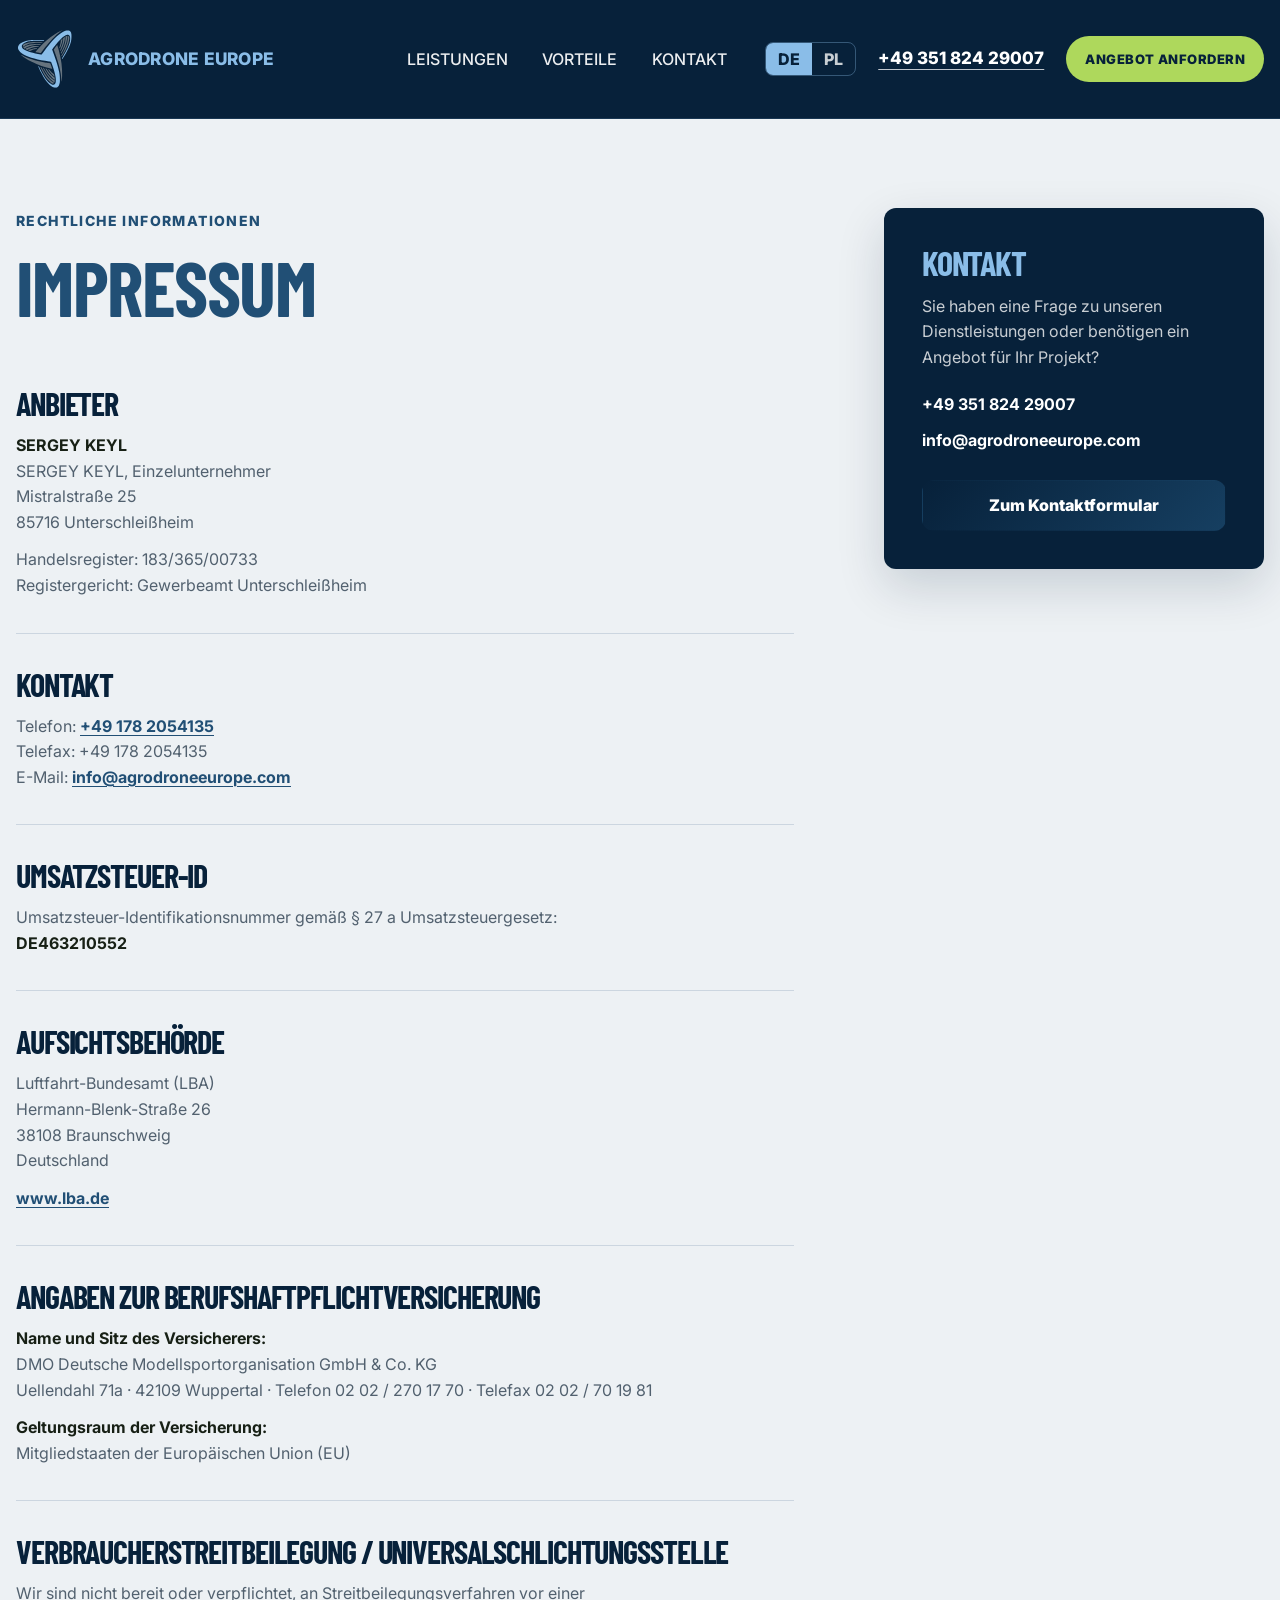
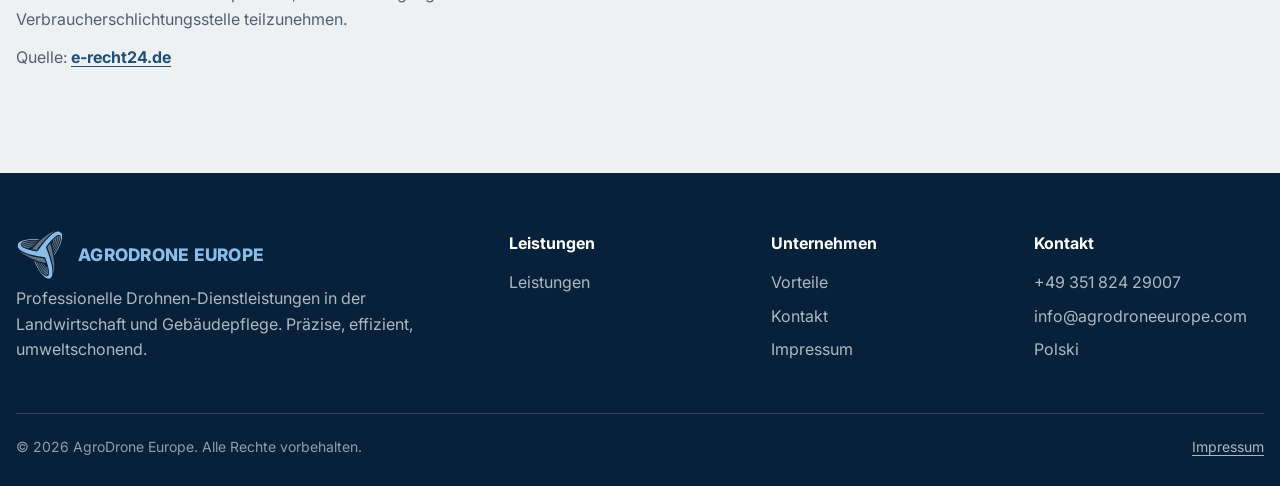
==== commit 57caa50b: "Update German footer links in Impressum" ====
--- a/impressum/index.html
+++ b/impressum/index.html
@@ -370,10 +370,7 @@
           <div>
             <h4>Leistungen</h4>
             <ul>
-              <li><a href="/#leistungen">Pflanzenschutz</a></li>
-              <li><a href="/#leistungen">Aussaat</a></li>
-              <li><a href="/#leistungen">Beschattung</a></li>
-              <li><a href="/#leistungen">Solarpark-Reinigung</a></li>
+              <li><a href="/#leistungen">Leistungen</a></li>
             </ul>
           </div>
 
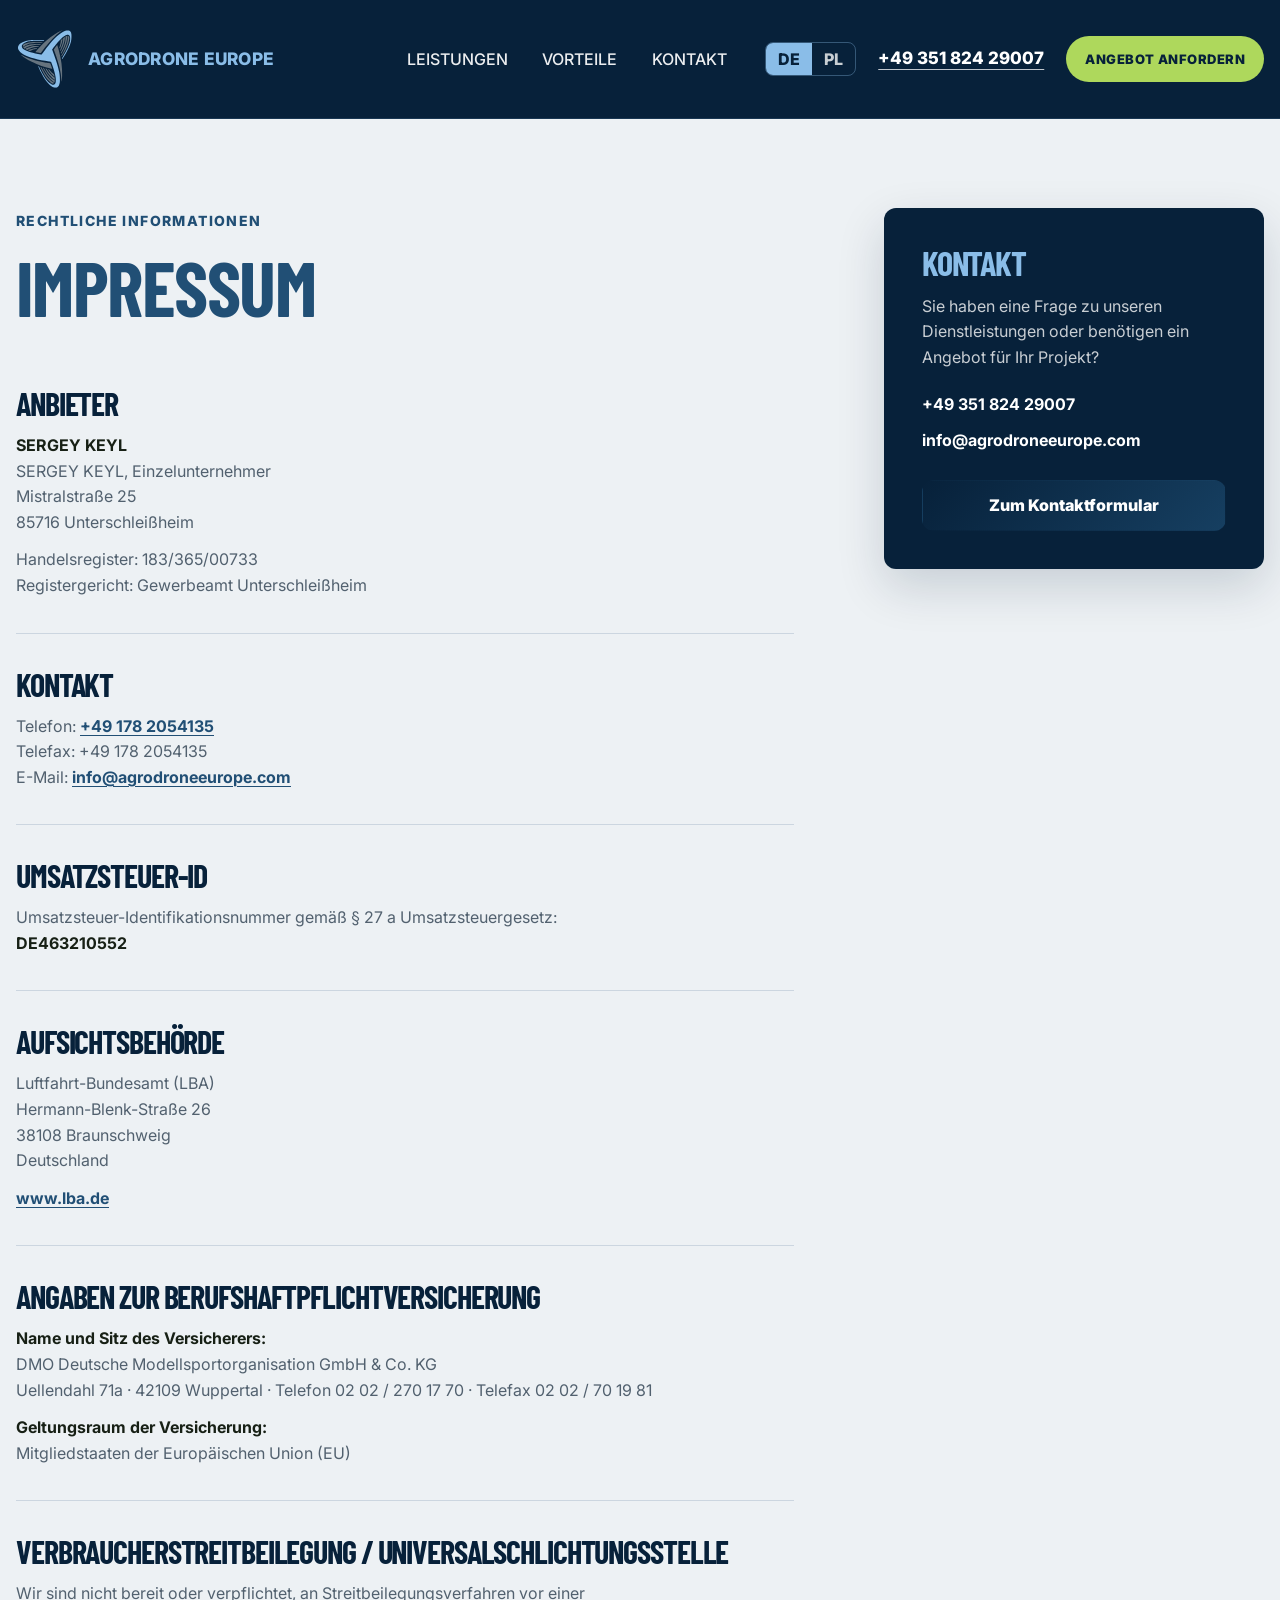
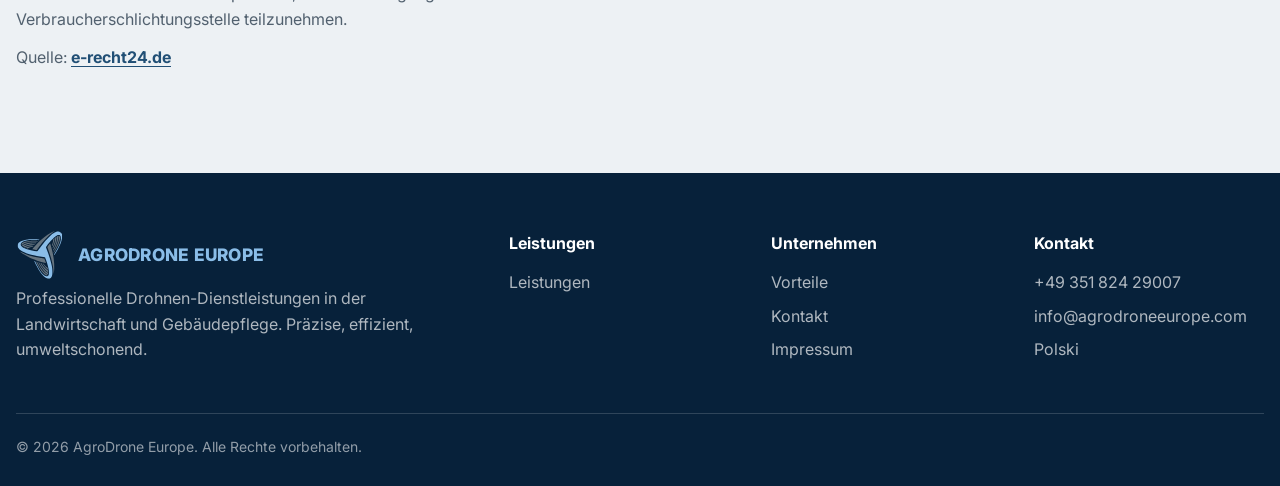
==== commit 6a90d8d0: "Align German Impressum footer navigation" ====
--- a/impressum/index.html
+++ b/impressum/index.html
@@ -163,18 +163,6 @@
         text-align: center;
       }
 
-      .footer-bottom {
-        display: flex;
-        flex-wrap: wrap;
-        justify-content: space-between;
-        gap: 10px 24px;
-      }
-
-      .footer-legal-link {
-        text-decoration: underline;
-        text-underline-offset: 3px;
-      }
-
       @media (max-width: 960px) {
         .legal-page__inner {
           grid-template-columns: 1fr;
@@ -394,8 +382,7 @@
         </div>
 
         <div class="footer-bottom">
-          <span>© 2026 AgroDrone Europe. Alle Rechte vorbehalten.</span>
-          <a class="footer-legal-link" href="/impressum/" aria-current="page">Impressum</a>
+          © 2026 AgroDrone Europe. Alle Rechte vorbehalten.
         </div>
       </div>
     </footer>
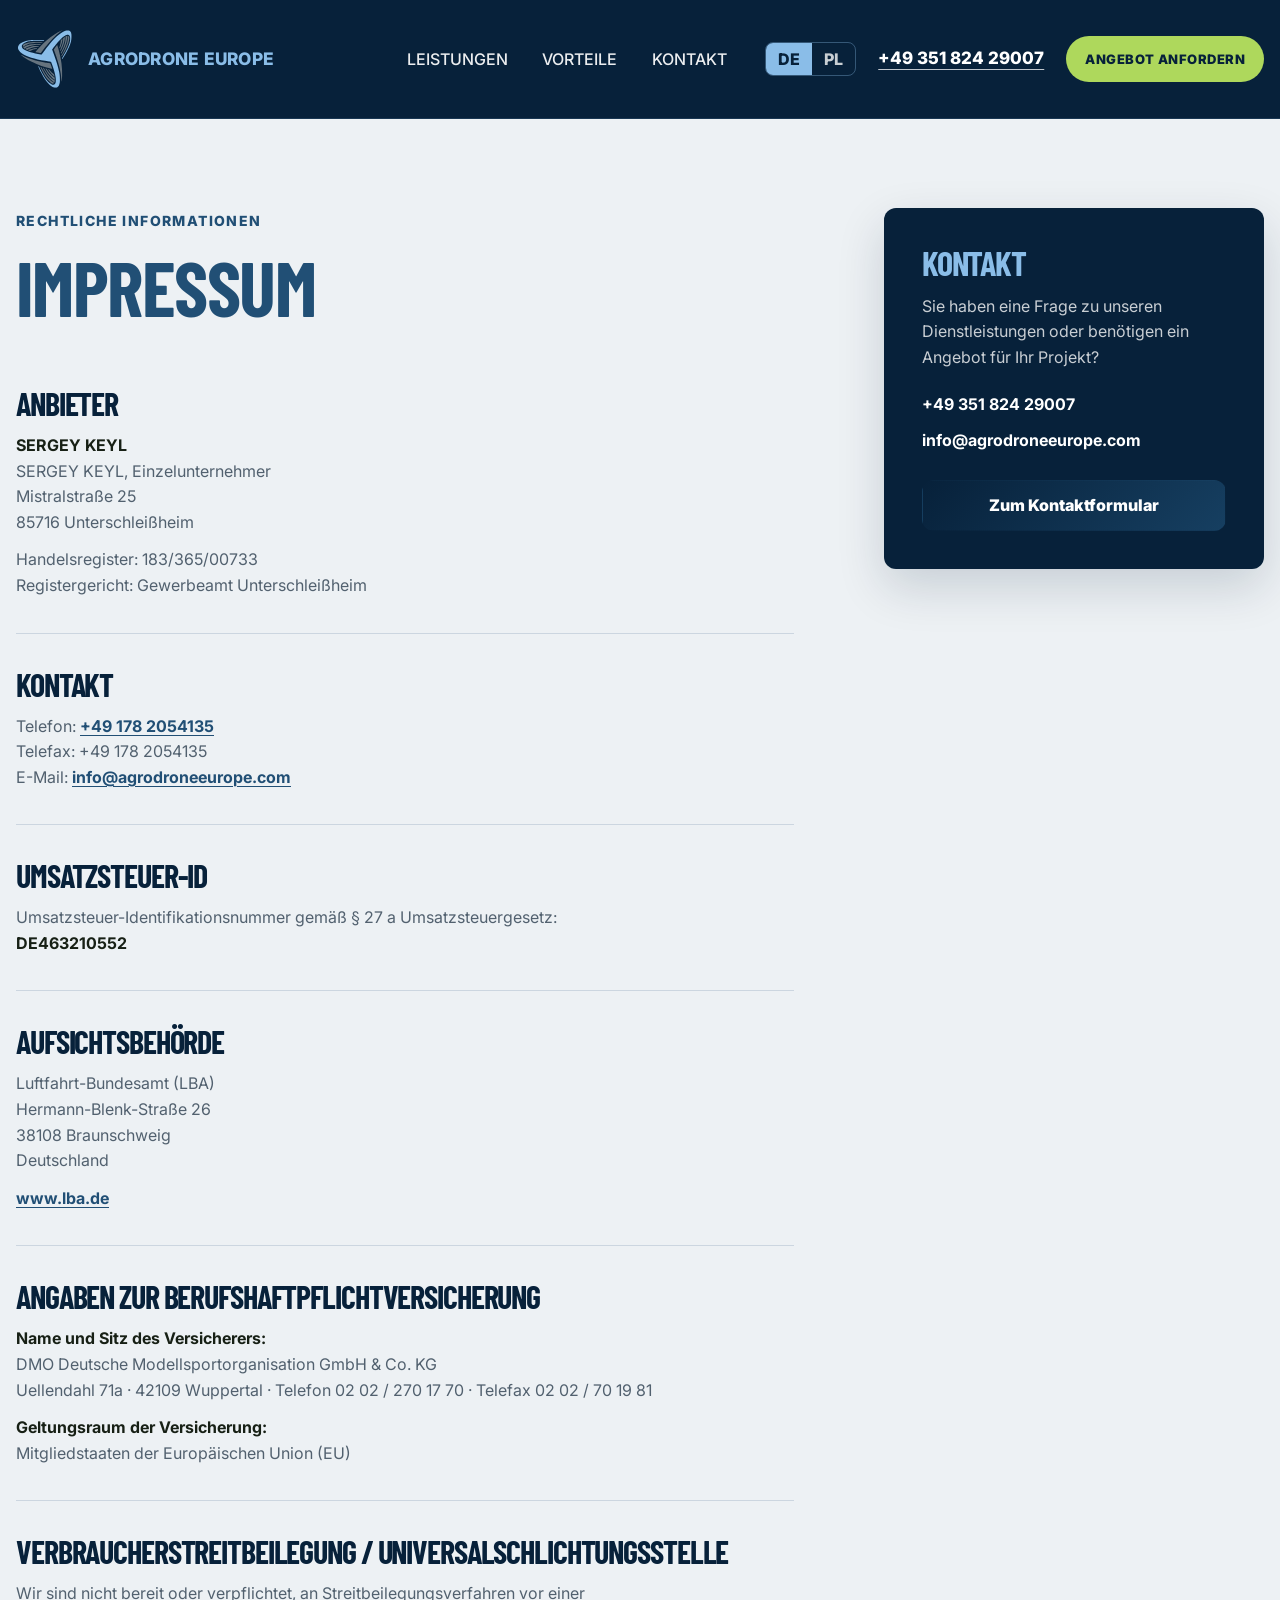
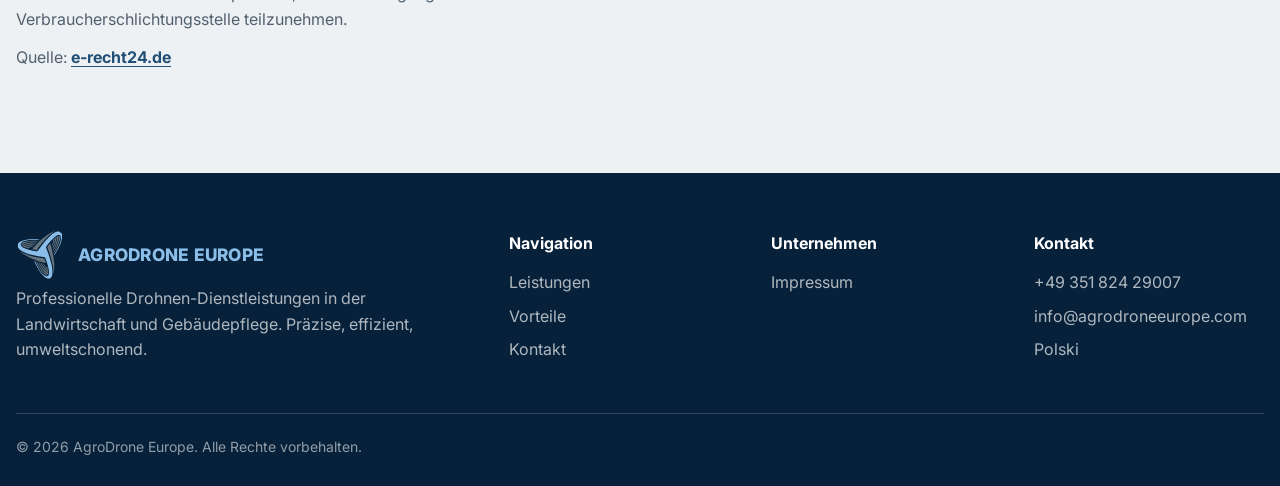
==== commit 49486c40: "Footer nav updated" ====
--- a/impressum/index.html
+++ b/impressum/index.html
@@ -340,15 +340,16 @@
       <div class="container">
         <div class="footer-grid">
           <div>
-            <a class="logo" href="/">
+            <a class="logo" href="/" aria-label="AgroDrone Europe Startseite">
               <img
                 src="/assets/logo-mark-blue.svg"
-                alt="AgroDrone Europe"
+                alt=""
                 width="48"
                 height="48"
               />
               <span class="logo-name">AgroDrone Europe</span>
             </a>
+
             <p>
               Professionelle Drohnen-Dienstleistungen in der Landwirtschaft und
               Gebäudepflege. Präzise, effizient, umweltschonend.
@@ -356,27 +357,50 @@
           </div>
 
           <div>
-            <h4>Leistungen</h4>
+            <h4>Navigation</h4>
+
             <ul>
-              <li><a href="/#leistungen">Leistungen</a></li>
+              <li>
+                <a href="/#leistungen">Leistungen</a>
+              </li>
+              <li>
+                <a href="/#vorteile">Vorteile</a>
+              </li>
+              <li>
+                <a href="/#kontakt">Kontakt</a>
+              </li>
             </ul>
           </div>
 
           <div>
             <h4>Unternehmen</h4>
+
             <ul>
-              <li><a href="/#vorteile">Vorteile</a></li>
-              <li><a href="/#kontakt">Kontakt</a></li>
-              <li><a href="/impressum/" aria-current="page">Impressum</a></li>
+              <li>
+                <a href="/impressum/">Impressum</a>
+              </li>
             </ul>
           </div>
 
           <div>
             <h4>Kontakt</h4>
+
             <ul>
-              <li><a href="tel:+4935182429007">+49 351 824 29007</a></li>
-              <li><a href="mailto:info@agrodroneeurope.com">info@agrodroneeurope.com</a></li>
-              <li><a href="/pl/">Polski</a></li>
+              <li>
+                <a href="tel:+4935182429007">
+                  +49 351 824 29007
+                </a>
+              </li>
+
+              <li>
+                <a href="mailto:info@agrodroneeurope.com">
+                  info@agrodroneeurope.com
+                </a>
+              </li>
+
+              <li>
+                <a href="/pl/" lang="pl">Polski</a>
+              </li>
             </ul>
           </div>
         </div>
